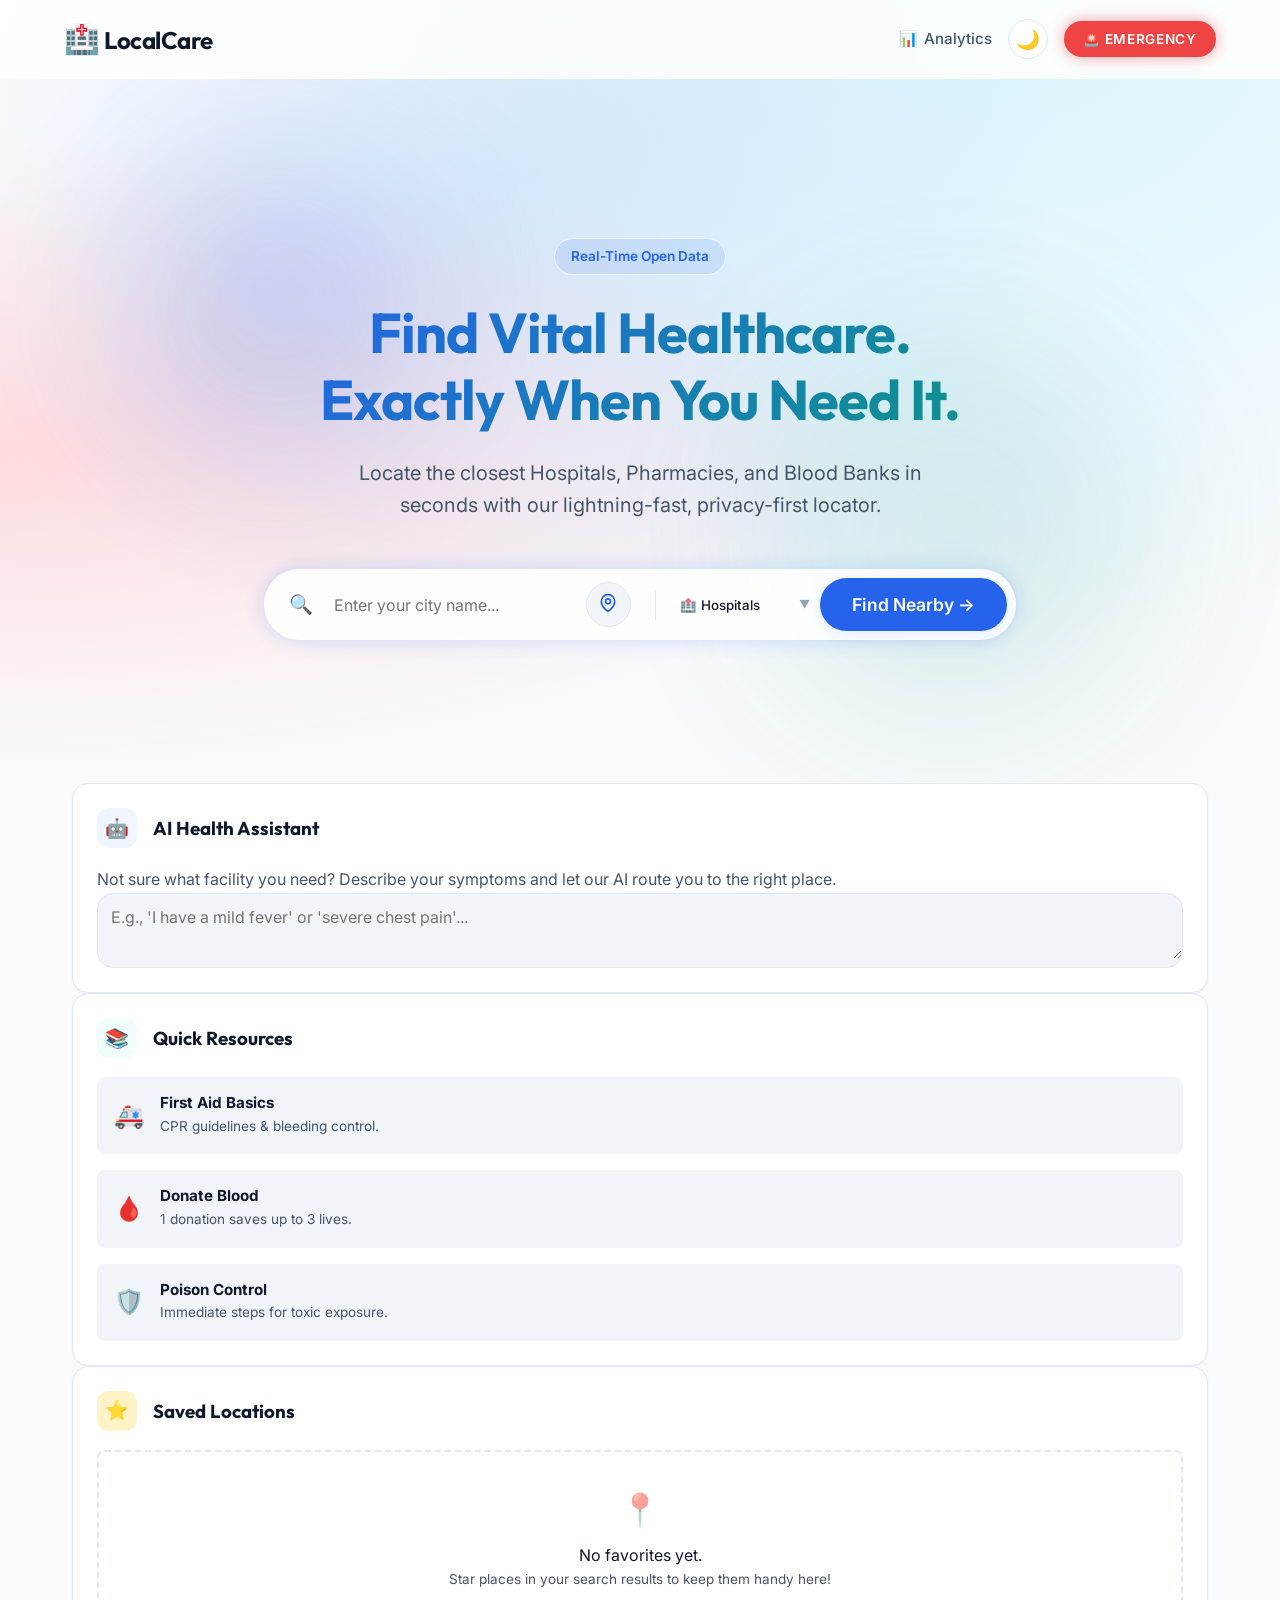
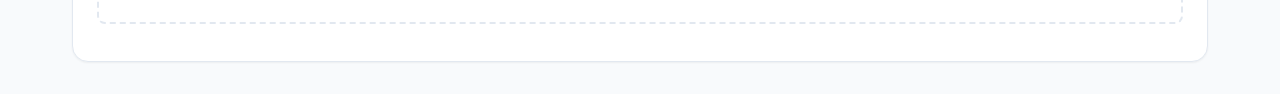
==== templates/index.html @ 73e061da "ui redesign" ====
<!DOCTYPE html>
<html lang="en">
<head>
    <meta charset="UTF-8">
    <meta name="viewport" content="width=device-width, initial-scale=1.0">
    <title>LocalCare Finder - Healthcare Nearby</title>
    <!-- Google Fonts for Modern Typography -->
    <link href="https://fonts.googleapis.com/css2?family=Outfit:wght@300;400;500;600;700;800&family=Inter:wght@400;500&display=swap" rel="stylesheet">
    <link rel="stylesheet" href="/static/css/style.css">
</head>
<body class="fade-in">
    <!-- Navbar -->
    <nav class="navbar glass-nav">
        <div class="logo">
            <span class="icon">🏥</span> <span class="brand-text">LocalCare</span>
        </div>
        <div class="nav-controls">
            <a href="/dashboard" class="nav-link"><span class="nav-icon">📊</span> Analytics</a>
            <button id="themeToggle" class="btn-theme icon-btn tooltip" data-tooltip="Toggle Dark Mode">🌙</button>
            <button id="emergencyBtnHome" class="btn-emergency pulse glow-effect">🚨 Emergency</button>
        </div>
    </nav>

    <!-- Hero Section -->
    <header class="hero hero-mesh">
        <div class="hero-content slide-up">
            <div class="hero-badge">Real-Time Open Data</div>
            <h1 class="gradient-text">Find Vital Healthcare.<br>Exactly When You Need It.</h1>
            <p class="hero-subtitle">Locate the closest Hospitals, Pharmacies, and Blood Banks in seconds with our lightning-fast, privacy-first locator.</p>
            
            <div class="search-box glass-panel floating">
                <div class="input-group">
                    <span class="input-icon">🔍</span>
                    <input type="text" id="cityInput" placeholder="Enter your city name..." autocomplete="off">
                </div>
                
                <button id="geoBtn" class="btn-icon tooltip geo-btn" data-tooltip="Auto-detect using GPS">
                    <svg width="20" height="20" viewBox="0 0 24 24" fill="none" stroke="currentColor" stroke-width="2"><path d="M12 22s-8-4.5-8-11.8A8 8 0 0 1 12 2a8 8 0 0 1 8 8.2c0 7.3-8 11.8-8 11.8z"/><circle cx="12" cy="10" r="3"/></svg>
                </button>
                
                <div class="divider"></div>
                
                <div class="select-wrapper">
                    <select id="typeSelect">
                        <option value="hospital">🏥 Hospitals</option>
                        <option value="pharmacy">💊 Pharmacies</option>
                        <option value="blood_bank">🩸 Blood Banks</option>
                    </select>
                </div>
                
                <button id="searchBtn" class="btn-primary btn-large">Find Nearby →</button>
            </div>
        </div>
        
        <!-- Subtle decorative shapes -->
        <div class="blob blob-1"></div>
        <div class="blob blob-2"></div>
    </header>

    <!-- Main Features Layout -->
    <section class="main-content grid-container fade-in-up delay-1">
        
        <!-- AI Symptom Assistant Widget -->
        <div class="widget card ai-assistant hover-lift">
            <div class="card-header highlight-header">
                <div class="icon-circle bg-accent">🤖</div>
                <h3>AI Health Assistant</h3>
            </div>
            <div class="card-body">
                <p class="text-secondary">Not sure what facility you need? Describe your symptoms and let our AI route you to the right place.</p>
                <div class="input-focus-wrapper">
                    <textarea id="symptomInput" placeholder="E.g., 'I have a mild fever' or 'severe chest pain'..." rows="2"></textarea>
                </div>
                <div id="aiSuggestion" class="alert-box slide-down hidden"></div>
            </div>
        </div>

        <!-- Health Resources -->
        <div class="widget card health-resources hover-lift">
            <div class="card-header">
                <div class="icon-circle bg-success">📚</div>
                <h3>Quick Resources</h3>
            </div>
            <div class="card-body resources-grid">
                <a href="#" class="resource-item glass-interactive">
                    <div class="r-icon">🚑</div>
                    <div class="r-content">
                        <h4>First Aid Basics</h4>
                        <p>CPR guidelines & bleeding control.</p>
                    </div>
                </a>
                <a href="#" class="resource-item glass-interactive">
                    <div class="r-icon">🩸</div>
                    <div class="r-content">
                        <h4>Donate Blood</h4>
                        <p>1 donation saves up to 3 lives.</p>
                    </div>
                </a>
                <a href="#" class="resource-item glass-interactive">
                    <div class="r-icon">🛡️</div>
                    <div class="r-content">
                        <h4>Poison Control</h4>
                        <p>Immediate steps for toxic exposure.</p>
                    </div>
                </a>
            </div>
        </div>

        <!-- Favorites Panel -->
        <div class="widget card favorites-panel hover-lift">
            <div class="card-header">
                <div class="icon-circle bg-warning">⭐</div>
                <h3>Saved Locations</h3>
            </div>
            <div class="card-body">
                <ul id="favoritesList" class="fav-list custom-scrollbar">
                    <li class="empty-state pulse-soft">
                        <div class="empty-icon">📍</div>
                        <p>No favorites yet.</p>
                        <span>Star places in your search results to keep them handy here!</span>
                    </li>
                </ul>
            </div>
        </div>

    </section>

    <!-- Modern Emergency Modal -->
    <div id="emergencyModal" class="modal hidden blur-backdrop">
        <div class="modal-content emergency-board scale-in">
            <button class="close-btn modal-close">&times;</button>
            <div class="modal-header panic-header">
                <div class="siren-wrapper">
                    <span class="siren">🚨</span>
                    <div class="siren-ring"></div>
                </div>
                <h2>CRITICAL CONTACTS</h2>
                <div class="pulse-line"></div>
            </div>
            
            <div class="emergency-location-banner" id="emergencyContext">
                <span class="spinner-small"></span> Locating local dispatch...
            </div>
            
            <div id="emergencyData" class="contact-grid stagger-children">
                <!-- Injected via JS -->
            </div>
        </div>
    </div>

    <!-- Fullscreen Modern Loader -->
    <div id="globalSpinner" class="loader-overlay hidden blur-backdrop">
        <div class="modern-loader">
            <div class="loader-circle"></div>
            <div class="loader-cross"></div>
        </div>
        <h2 class="loader-text gradient-text">Acquiring Satellites...</h2>
        <p class="loader-sub">Securing your coordinate data</p>
    </div>

    <script src="/static/js/script.js"></script>
</body>
</html>
---- static/css/style.css ----
/**
 * LocalCare Finder - Core Stylesheet
 * 
 * V2 Design Upgrade: 
 * - Output/Inter typography
 * - Modern Glassmorphism
 * - Mesh Gradients & Soft Shadows
 * - Rich Animations & Keyframes
 */

/* ================= CSS Variables & Tokens ================= */
:root {
    /* Primary Color Palette (Healthcare Startup Vibe) */
    --primary: #2563EB;        /* Royal Blue */
    --primary-hover: #1D4ED8;
    --primary-light: #EFF6FF;
    --primary-alpha: rgba(37, 99, 235, 0.1);
    
    --accent: #0D9488;         /* Teal */
    --accent-light: #F0FDFA;
    
    --danger: #EF4444;         /* Emergency Red */
    --danger-dark: #B91C1C;
    --danger-light: #FEF2F2;
    
    --success: #10B981;        /* Emerald Green */
    --warning: #F59E0B;        /* Amber */
    
    /* Surface & Background */
    --bg-base: #F8FAFC;        /* Slate 50 */
    --bg-mesh: radial-gradient(at 40% 20%, hsla(215,98%,61%,0.15) 0px, transparent 50%),
               radial-gradient(at 80% 0%, hsla(189,100%,56%,0.15) 0px, transparent 50%),
               radial-gradient(at 0% 50%, hsla(355,100%,93%,1) 0px, transparent 50%);
    
    --surface: #FFFFFF;
    --surface-hover: #F1F5F9;  /* Slate 100 */
    --surface-glass: rgba(255, 255, 255, 0.85);
    
    /* Typography */
    --text-primary: #0F172A;   /* Slate 900 */
    --text-secondary: #475569; /* Slate 600 */
    --text-muted: #94A3B8;     /* Slate 400 */
    
    /* Layout & Decoration */
    --border: #E2E8F0;         /* Slate 200 */
    --border-glass: rgba(255, 255, 255, 0.3);
    --border-radius-sm: 8px;
    --border-radius-md: 16px;
    --border-radius-lg: 24px;
    --border-radius-pill: 9999px;
    
    /* Elevation / Shadows */
    --shadow-sm: 0 1px 2px 0 rgba(0, 0, 0, 0.05);
    --shadow-md: 0 4px 6px -1px rgba(0, 0, 0, 0.1), 0 2px 4px -1px rgba(0, 0, 0, 0.06);
    --shadow-lg: 0 10px 15px -3px rgba(0, 0, 0, 0.1), 0 4px 6px -2px rgba(0, 0, 0, 0.05);
    --shadow-glow: 0 0 20px rgba(37, 99, 235, 0.2);
    --shadow-danger: 0 0 20px rgba(239, 68, 68, 0.4);
    
    /* Animation */
    --transition-fast: 0.15s cubic-bezier(0.4, 0, 0.2, 1);
    --transition-normal: 0.3s cubic-bezier(0.4, 0, 0.2, 1);
    --transition-bounce: 0.5s cubic-bezier(0.34, 1.56, 0.64, 1);
}

/* Dark Mode Tokens */
body.dark {
    --primary: #3B82F6;
    --primary-hover: #60A5FA;
    --primary-light: #1E3A8A;
    --primary-alpha: rgba(59, 130, 246, 0.15);
    
    --bg-base: #0B1120;
    --bg-mesh: radial-gradient(at 40% 20%, hsla(215,98%,61%,0.1) 0px, transparent 50%),
               radial-gradient(at 80% 0%, hsla(189,100%,56%,0.05) 0px, transparent 50%);
               
    --surface: #1E293B;
    --surface-hover: #334155;
    --surface-glass: rgba(30, 41, 59, 0.85);
    
    --text-primary: #F8FAFC;
    --text-secondary: #94A3B8;
    --text-muted: #64748B;
    
    --border: #334155;
    --border-glass: rgba(255, 255, 255, 0.05);
    
    --shadow-glow: 0 0 30px rgba(59, 130, 246, 0.15);
}

/* ================= Defaults & Reset ================= */
* { margin: 0; padding: 0; box-sizing: border-box; }

html { scroll-behavior: smooth; }

body {
    font-family: 'Inter', sans-serif;
    background-color: var(--bg-base);
    background-image: var(--bg-mesh);
    background-attachment: fixed;
    color: var(--text-primary);
    line-height: 1.6;
    -webkit-font-smoothing: antialiased;
    transition: background-color var(--transition-normal), color var(--transition-normal);
}

a { text-decoration: none; color: inherit; }
ul { list-style: none; }

/* ================= Typography ================= */
h1, h2, h3, h4, h5, h6, .brand-text {
    font-family: 'Outfit', sans-serif;
    color: var(--text-primary);
    font-weight: 700;
    line-height: 1.2;
}

.text-secondary { color: var(--text-secondary); }
.text-muted { color: var(--text-muted); }

.gradient-text {
    background: linear-gradient(135deg, var(--primary) 0%, var(--accent) 100%);
    -webkit-background-clip: text;
    -webkit-text-fill-color: transparent;
    background-clip: text;
}

/* ================= Layouts ================= */
.grid-container {
    max-width: 1200px;
    margin: 0 auto;
    padding: 2rem;
}

/* ================= Buttons & Inputs ================= */
button, input, select, textarea {
    font-family: 'Inter', sans-serif;
    border: none; outline: none; background: none;
}

button {
    cursor: pointer;
    border-radius: var(--border-radius-sm);
    font-weight: 500;
    transition: var(--transition-bounce);
}

.btn-primary {
    background-color: var(--primary);
    color: #FFFFFF;
    padding: 0.75rem 1.5rem;
    border-radius: var(--border-radius-pill);
    box-shadow: 0 4px 14px 0 var(--primary-alpha);
    display: inline-flex;
    align-items: center;
    justify-content: center;
    gap: 0.5rem;
}
.btn-primary:hover {
    background-color: var(--primary-hover);
    transform: translateY(-2px);
    box-shadow: 0 6px 20px rgba(37,99,235,0.23);
}

.btn-large {
    font-size: 1.1rem;
    padding: 1rem 2rem;
    font-weight: 600;
}

.btn-outline {
    background-color: transparent;
    color: var(--text-primary);
    border: 1px solid var(--border);
    padding: 0.7rem 1.2rem;
    border-radius: var(--border-radius-pill);
}
.btn-outline:hover {
    border-color: var(--primary);
    color: var(--primary);
    background-color: var(--primary-alpha);
}

.btn-emergency {
    background-color: var(--danger);
    color: #FFFFFF;
    font-weight: 600;
    padding: 0.6rem 1.2rem;
    border-radius: var(--border-radius-pill);
    text-transform: uppercase;
    letter-spacing: 0.05em;
    font-size: 0.85rem;
}

.icon-btn {
    width: 40px; height: 40px;
    border-radius: 50%;
    display: flex; align-items: center; justify-content: center;
    background: var(--surface);
    border: 1px solid var(--border);
    font-size: 1.2rem;
    color: var(--text-secondary);
}
.icon-btn:hover { background: var(--surface-hover); color: var(--primary); transform: scale(1.05); }

/* Custom Inputs */
.input-focus-wrapper textarea,
.input-group input {
    width: 100%;
    background: transparent;
    color: var(--text-primary);
    padding: 0.8rem;
    font-size: 1rem;
}
.input-focus-wrapper {
    background: var(--surface-hover);
    border: 1px solid var(--border);
    border-radius: var(--border-radius-md);
    transition: var(--transition-normal);
}
.input-focus-wrapper:focus-within {
    border-color: var(--primary);
    box-shadow: 0 0 0 3px var(--primary-alpha);
    background: var(--surface);
}

/* ================= Navbar ================= */
.navbar {
    display: flex;
    justify-content: space-between;
    align-items: center;
    padding: 1rem 5%;
    position: sticky; top: 0; z-index: 1000;
}
.glass-nav {
    background: var(--surface-glass);
    backdrop-filter: blur(12px);
    -webkit-backdrop-filter: blur(12px);
    border-bottom: 1px solid var(--border-glass);
}
.navbar .brand-link { display: flex; align-items: center; gap: 0.5rem; }
.navbar .icon { font-size: 1.8rem; }
.navbar .brand-text { font-size: 1.5rem; letter-spacing: -0.5px; }
.nav-controls { display: flex; gap: 1rem; align-items: center; }
.nav-link { font-weight: 500; font-size: 0.95rem; display: flex; align-items: center; gap: 0.4rem; color: var(--text-secondary); transition: var(--transition-fast); }
.nav-link:hover { color: var(--primary); }

/* ================= Hero Section (V2) ================= */
.hero {
    min-height: 80vh;
    display: flex;
    align-items: center;
    justify-content: center;
    padding: 4rem 2rem;
    position: relative;
    overflow: hidden;
}

.hero-content {
    text-align: center;
    max-width: 800px;
    position: relative;
    z-index: 10;
}

.hero-badge {
    display: inline-block;
    background: var(--primary-alpha);
    color: var(--primary);
    padding: 0.4rem 1rem;
    border-radius: var(--border-radius-pill);
    font-weight: 600;
    font-size: 0.85rem;
    margin-bottom: 1.5rem;
    border: 1px solid var(--primary-light);
}
body.dark .hero-badge { border-color: rgba(59, 130, 246, 0.3); }

.hero h1 { font-size: 3.5rem; margin-bottom: 1.5rem; letter-spacing: -1px; }
.hero-subtitle { font-size: 1.25rem; color: var(--text-secondary); margin-bottom: 3rem; max-width: 600px; margin-left: auto; margin-right: auto;}

/* Glassmorphism Search Panel */
.glass-panel {
    background: var(--surface-glass);
    backdrop-filter: blur(16px);
    -webkit-backdrop-filter: blur(16px);
    border: 1px solid var(--border-glass);
    border-radius: var(--border-radius-pill);
    padding: 0.5rem 0.5rem 0.5rem 1.5rem;
    display: flex;
    align-items: center;
    box-shadow: var(--shadow-glow);
}

.input-group { display: flex; align-items: center; flex: 2; gap: 0.5rem; }
.input-icon { color: var(--text-muted); font-size: 1.2rem; }
.divider { width: 1px; height: 30px; background: var(--border); margin: 0 1rem; }

.select-wrapper { flex: 1; position: relative; }
.select-wrapper select {
    width: 100%; appearance: none;
    font-weight: 500; color: var(--text-primary);
    padding: 0.8rem 2rem 0.8rem 0.5rem;
    cursor: pointer;
}
/* Custom dropdown arrow */
.select-wrapper::after {
    content: "▼";
    font-size: 0.7rem; color: var(--text-muted);
    position: absolute; right: 10px; top: 50%; transform: translateY(-50%);
    pointer-events: none;
}

.geo-btn { background: var(--surface-hover); border: 1px solid var(--border); border-radius: 50%; width: 45px; height: 45px; margin-right: 0.5rem;}
.geo-btn svg { color: var(--primary); }

/* Decorative Blobs */
.blob {
    position: absolute; filter: blur(80px); opacity: 0.6; z-index: 0;
    border-radius: 50%; animation: float 10s ease-in-out infinite alternate;
}
.blob-1 { top: 10%; left: 10%; width: 300px; height: 300px; background: rgba(37, 99, 235, 0.3); }
.blob-2 { bottom: 10%; right: 10%; width: 400px; height: 400px; background: rgba(13, 148, 136, 0.2); animation-delay: -5s; }

/* ================= Cards & Widgets ================= */
.main-content {
    grid-template-columns: repeat(auto-fit, minmax(320px, 1fr));
    margin-top: -3rem; /* overlap hero slightly */
    position: relative; z-index: 20;
}

.card {
    background: var(--surface);
    border: 1px solid var(--border);
    border-radius: var(--border-radius-md);
    padding: 1.5rem;
    box-shadow: var(--shadow-sm);
    transition: var(--transition-bounce);
}
.hover-lift:hover { transform: translateY(-8px); box-shadow: var(--shadow-lg); border-color: var(--primary-alpha); }

.card-header { display: flex; align-items: center; gap: 1rem; margin-bottom: 1.2rem; }
.icon-circle { 
    width: 40px; height: 40px; border-radius: 12px;
    display: flex; align-items: center; justify-content: center; font-size: 1.2rem;
}
.bg-accent { background: var(--primary-light); color: var(--primary); }
.bg-success { background: var(--accent-light); color: var(--accent); }
.bg-warning { background: #FEF3C7; color: var(--warning); }
body.dark .bg-warning { background: rgba(245, 158, 11, 0.1); }

.alert-box { 
    margin-top: 1rem; padding: 1rem; border-radius: var(--border-radius-sm);
    background: var(--primary-light); border-left: 4px solid var(--primary);
    font-size: 0.95rem; font-weight: 500;
}
body.dark .alert-box { background: var(--primary-alpha); }

/* Resources Grid */
.resources-grid { display: grid; gap: 1rem; }
.resource-item {
    display: flex; align-items: center; gap: 1rem;
    padding: 1rem; border-radius: var(--border-radius-sm);
    background: var(--surface-hover); border: 1px solid transparent;
    transition: var(--transition-fast);
}
.resource-item:hover { background: var(--surface); border-color: var(--border); transform: translateX(5px); box-shadow: var(--shadow-sm); }
.r-icon { font-size: 1.5rem; }
.r-content h4 { font-family: 'Inter', sans-serif; font-size: 0.95rem; margin-bottom: 0.2rem; }
.r-content p { font-size: 0.85rem; color: var(--text-secondary); margin: 0; }

/* Favorites List */
.fav-list li {
    display: flex; justify-content: space-between; align-items: center;
    padding: 1rem; border-radius: var(--border-radius-sm);
    background: var(--surface-hover); margin-bottom: 0.8rem;
    border: 1px solid var(--border); transition: var(--transition-fast);
}
.fav-list li:hover { border-color: var(--warning); background: var(--surface); }
.fav-list strong { display: block; font-size: 0.95rem; margin-bottom: 0.2rem; color: var(--text-primary); }
.fav-list small { color: var(--text-muted); font-size: 0.8rem; }
.fav-li-remove { color: var(--text-muted); cursor: pointer; padding: 0.5rem; transition: var(--transition-fast); border-radius: 50%; }
.fav-li-remove:hover { color: var(--danger); background: var(--danger-light); }

.empty-state { flex-direction: column; text-align: center; background: transparent !important; border: 2px dashed var(--border) !important; padding: 2rem !important; }
.empty-icon { font-size: 2rem; margin-bottom: 0.5rem; opacity: 0.5; }

/* ================= Custom Scrollbar ================= */
.custom-scrollbar::-webkit-scrollbar { width: 6px; }
.custom-scrollbar::-webkit-scrollbar-track { background: transparent; }
.custom-scrollbar::-webkit-scrollbar-thumb { background: var(--border); border-radius: 10px; }
.custom-scrollbar::-webkit-scrollbar-thumb:hover { background: var(--text-muted); }

/* ================= Results Page Layout ================= */
.results-page { height: 100vh; display: flex; flex-direction: column; overflow: hidden; }
.results-layout { display: flex; flex: 1; overflow: hidden; position: relative; }

.map-container { flex: 1; position: relative; z-index: 1; min-height: 200px;}
.shadow-right { box-shadow: 4px 0 15px rgba(0,0,0,0.05); z-index: 2; }
#map { width: 100%; height: 100%; position: absolute; top:0; left:0; }

.map-overlay-btn {
    position: absolute; bottom: 2rem; right: 2rem; z-index: 1000;
    width: 48px; height: 48px; border-radius: 50%;
    background: var(--surface); color: var(--text-primary);
    display: flex; align-items: center; justify-content: center;
    box-shadow: var(--shadow-md); border: 1px solid var(--border);
}
.map-overlay-btn:hover { background: var(--surface-hover); transform: scale(1.1); }

.list-container {
    width: 480px; background: var(--bg-base);
    display: flex; flex-direction: column; z-index: 3;
    overflow-y: auto; border-left: 1px solid var(--border);
}

/* Smart Filters Results */
.glass-panel-sticky {
    position: sticky; top: 0; z-index: 100;
    background: var(--surface-glass); backdrop-filter: blur(12px); -webkit-backdrop-filter: blur(12px);
    padding: 1.5rem; border-bottom: 1px solid var(--border);
}
.filter-row { display: flex; justify-content: space-between; align-items: center; margin-bottom: 1rem; }
.filter-group { display: flex; flex-direction: column; gap: 0.3rem; }
.toggle-group { flex-direction: row; align-items: center; gap: 0.8rem; }
.filter-label { font-size: 0.85rem; font-weight: 600; color: var(--text-secondary); text-transform: uppercase; letter-spacing: 0.5px; }
.small-select select { padding: 0.5rem 2rem 0.5rem 0.5rem; background: var(--surface); border: 1px solid var(--border); border-radius: var(--border-radius-sm); font-size: 0.9rem;}

.summary-pill {
    display: inline-flex; align-items: center; gap: 0.5rem;
    background: var(--primary-light); color: var(--primary);
    padding: 0.4rem 0.8rem; border-radius: var(--border-radius-pill);
    font-size: 0.85rem; font-weight: 600;
}
body.dark .summary-pill { background: var(--primary-alpha); }

.pulse-dot { width: 8px; height: 8px; background: var(--primary); border-radius: 50%; animation: pulse-opacity 1.5s infinite; }

/* Results Grid & Cards */
.results-grid { padding: 1.5rem; display: flex; flex-direction: column; gap: 1rem; }

.f-card {
    background: var(--surface); padding: 1.25rem;
    border-radius: var(--border-radius-md); border: 1px solid var(--border);
    transition: var(--transition-bounce);
}
.f-card:hover { border-color: var(--primary-alpha); box-shadow: var(--shadow-md); transform: translateY(-3px); }

.f-card-header { display: flex; justify-content: space-between; align-items: flex-start; margin-bottom: 0.8rem; }
.f-title h4 { font-family: 'Inter', sans-serif; font-size: 1.1rem; color: var(--text-primary); margin-bottom: 0.3rem; line-height: 1.3; }
.f-type {
    display: inline-block; font-size: 0.75rem; text-transform: uppercase; letter-spacing: 0.5px; font-weight: 700;
    color: var(--accent); background: var(--accent-light); padding: 0.2rem 0.6rem; border-radius: 4px;
}
body.dark .f-type { background: rgba(13, 148, 136, 0.15); }

.f-star { font-size: 1.5rem; color: var(--border); cursor: pointer; transition: var(--transition-bounce); line-height: 1; }
.f-star:hover { transform: scale(1.2); }
.f-star.active { color: var(--warning); filter: drop-shadow(0 0 4px rgba(245, 158, 11, 0.4)); }

.f-address { display: flex; align-items: flex-start; gap: 0.5rem; font-size: 0.85rem; color: var(--text-secondary); margin-bottom: 1rem; }
.f-address-icon { margin-top: 0.1rem; }

.f-actions { display: flex; justify-content: space-between; align-items: center; padding-top: 1rem; border-top: 1px dashed var(--border); }
.dist-badge { font-family: 'Outfit', sans-serif; font-weight: 700; font-size: 1.2rem; color: var(--text-primary); }
.dist-badge span { font-size: 0.8rem; color: var(--text-muted); font-weight: 500; font-family: 'Inter', sans-serif; }

.btn-sm { padding: 0.5rem 1rem; font-size: 0.85rem; border-radius: var(--border-radius-sm); }
.btn-sm-primary { background: var(--primary); color: white; display:flex; align-items:center; gap:0.4rem;}
.btn-sm-primary:hover { background: var(--primary-hover); transform: translateY(-1px); box-shadow: 0 4px 6px var(--primary-alpha); }

/* Custom Leaflet overrides */
.custom-leaflet-popup .leaflet-popup-content-wrapper {
    background: var(--surface);
    color: var(--text-primary);
    border-radius: var(--border-radius-sm);
    box-shadow: var(--shadow-lg);
    border: 1px solid var(--border);
    padding: 0;
}
.custom-leaflet-popup .leaflet-popup-tip { background: var(--surface); border-bottom: 1px solid var(--border); border-right: 1px solid var(--border); }
.popup-inner { padding: 1rem; }
.popup-inner h4 { margin-bottom: 0.3rem; font-size: 1rem; }
.popup-inner p { margin-bottom: 0.8rem; font-size: 0.85rem; color: var(--text-secondary); }
.popup-inner a { display: block; text-align: center; background: var(--primary-light); color:var(--primary); padding: 0.4rem; border-radius: 4px; font-weight: 600; font-size:0.85rem; transition: background 0.2s;}
.popup-inner a:hover { background: var(--primary); color:white; text-decoration: none;}

/* Skeleton Loaders */
.skeleton-container { padding: 1.5rem; display: flex; flex-direction: column; gap: 1rem; }
.skeleton-card { background: var(--surface); border: 1px solid var(--border); border-radius: var(--border-radius-md); padding: 1.25rem; }
@keyframes shimmer { 0% { background-position: -400px 0; } 100% { background-position: 400px 0; } }
.skel-header, .skel-footer { display: flex; justify-content: space-between; margin-bottom: 1rem; }
.skel-title, .skel-icon, .skel-line, .skel-btn {
    background: linear-gradient(90deg, var(--border) 25%, var(--surface-hover) 50%, var(--border) 75%);
    background-size: 400px 100%; animation: shimmer 1.5s infinite linear; border-radius: 4px;
}
.skel-title { width: 60%; height: 20px; } .skel-icon { width: 24px; height: 24px; border-radius: 50%; }
.skel-line { width: 100%; height: 12px; margin-bottom: 0.5rem; } .skel-line.short { width: 80%; }
.skel-btn { width: 80px; height: 30px; border-radius: var(--border-radius-sm); }
.skel-btn.small { width: 100px; }

/* Empty States */
.empty-state-large { text-align: center; padding: 4rem 2rem; }
.empty-illustration { font-size: 4rem; opacity: 0.3; margin-bottom: 1rem; filter: grayscale(1); }
.empty-actions { display: flex; gap: 1rem; justify-content: center; margin-top: 1.5rem; }

.hidden { display: none !important; }

/* ================= Custom Toggles ================= */
.toggle-switch { position: relative; display: inline-block; width: 44px; height: 24px; }
.toggle-switch input { opacity: 0; width: 0; height: 0; }
.slider { position: absolute; cursor: pointer; top: 0; left: 0; right: 0; bottom: 0; background-color: var(--border); transition: .4s; }
.slider.round { border-radius: 24px; }
.slider.round:before { border-radius: 50%; }
.slider:before { position: absolute; content: ""; height: 18px; width: 18px; left: 3px; bottom: 3px; background-color: white; transition: .4s; box-shadow: 0 2px 4px rgba(0,0,0,0.2); }
input:checked + .slider { background-color: var(--success); }
input:checked + .slider:before { transform: translateX(20px); }

/* ================= Emergency Modal (V2) ================= */
.blur-backdrop {
    background: rgba(15, 23, 42, 0.4); /* Slate 900 w/ opacity */
    backdrop-filter: blur(8px); -webkit-backdrop-filter: blur(8px);
}
.emergency-board { border: 0 !important; border-top: 6px solid var(--danger) !important; padding: 0 !important; overflow: hidden; }
.panic-header { background: var(--danger-light); padding: 2rem; margin: 0 !important; flex-direction: column; justify-content: center; position: relative; }
body.dark .panic-header { background: rgba(239, 68, 68, 0.1); }
.siren-wrapper { position: relative; width: 60px; height: 60px; display: flex; align-items: center; justify-content: center; margin-bottom: 0.5rem; }
.siren { font-size: 2.5rem; z-index: 2; }
.siren-ring { position: absolute; inset: 0; border: 3px solid var(--danger); border-radius: 50%; animation: pulse-ring 1.5s cubic-bezier(0.215, 0.61, 0.355, 1) infinite; z-index: 1; }
.panic-header h2 { font-family: 'Outfit', sans-serif; font-size: 1.8rem; letter-spacing: 2px; color: var(--danger-dark); body.dark & { color: #FCA5A5; } margin: 0; }

.emergency-location-banner { background: var(--surface-hover); padding: 1rem; text-align: center; font-size: 0.9rem; color: var(--text-secondary); border-bottom: 1px solid var(--border); display: flex; align-items: center; justify-content: center; gap: 0.5rem; }
.contact-grid { padding: 2rem; gap: 1.5rem; }
.contact-item { background: var(--surface); border: 1px solid var(--border); border-left: 5px solid var(--danger); position: relative; overflow: hidden; transition: var(--transition-fast); }
.contact-item::after { content: ''; position: absolute; top:0; right:0; bottom:0; left:0; background: linear-gradient(90deg, rgba(239, 68, 68, 0.05) 0%, transparent 100%); pointer-events: none; }
.contact-item:hover { transform: scale(1.02); border-color: var(--danger); box-shadow: var(--shadow-danger); }
.contact-item h3 { font-size: 0.9rem; text-transform: uppercase; letter-spacing: 1px; color: var(--text-secondary); margin-bottom: 0.5rem; }
.contact-item h2 { font-size: 2.2rem; margin: 0; color: var(--text-primary); font-family: 'Outfit', sans-serif; }
.contact-item.highlight h2 { color: var(--danger); }

/* ================= Loaders ================= */
.loader-overlay { position: fixed; inset: 0; z-index: 10000; display: flex; flex-direction: column; justify-content: center; align-items: center; background: var(--bg-base); }
.modern-loader { position: relative; width: 80px; height: 80px; margin-bottom: 2rem; }
.loader-circle { position: absolute; inset: 0; border: 4px solid var(--border); border-top-color: var(--primary); border-radius: 50%; animation: spin 1s infinite cubic-bezier(0.55, 0.15, 0.45, 0.85); }
.loader-cross { position: absolute; inset: 25%; background: var(--primary-alpha); border-radius: 50%; animation: pulse-opacity 1.5s infinite; }
.loader-text { font-size: 1.5rem; margin-bottom: 0.5rem; }
.loader-sub { color: var(--text-secondary); font-size: 1rem; }
.spinner-small { display: inline-block; width: 16px; height: 16px; border: 2px solid var(--border); border-top-color: var(--text-secondary); border-radius: 50%; animation: spin 1s linear infinite; }

/* ================= Animations ================= */
.fade-in { animation: fadeIn 0.5s ease-out forwards; }
.fade-in-up { opacity: 0; animation: fadeInUp 0.6s ease-out forwards; }
.slide-up { opacity: 0; animation: slideUp 0.8s cubic-bezier(0.16, 1, 0.3, 1) forwards; }
.slide-up-fast { opacity: 0; animation: slideUp 0.4s cubic-bezier(0.16, 1, 0.3, 1) forwards; }
.scale-in { animation: scaleIn 0.3s cubic-bezier(0.34, 1.56, 0.64, 1) forwards; }
.delay-1 { animation-delay: 0.2s; }
.pulse-soft { animation: pulse-opacity 3s infinite ease-in-out; }
.glow-effect { box-shadow: 0 0 15px rgba(239, 68, 68, 0.5); }

@keyframes fadeIn { from { opacity: 0; } to { opacity: 1; } }
@keyframes fadeInUp { from { opacity: 0; transform: translateY(20px); } to { opacity: 1; transform: translateY(0); } }
@keyframes slideUp { from { opacity: 0; transform: translateY(40px); } to { opacity: 1; transform: translateY(0); } }
@keyframes scaleIn { from { opacity: 0; transform: scale(0.9); } to { opacity: 1; transform: scale(1); } }
@keyframes spin { to { transform: rotate(360deg); } }
@keyframes float { 0% { transform: translate(0, 0) rotate(0deg); } 100% { transform: translate(30px, -30px) rotate(10deg); } }
@keyframes pulse-opacity { 0%, 100% { opacity: 1; } 50% { opacity: 0.5; } }
@keyframes pulse-ring { 0% { transform: scale(0.8); opacity: 1; } 100% { transform: scale(2); opacity: 0; } }

/* CSS Stagger Hack for JS inserted elements */
.stagger-fade > div:nth-child(1) { animation: fadeInUp 0.4s ease-out forwards; animation-delay: 0.1s; opacity:0;}
.stagger-fade > div:nth-child(2) { animation: fadeInUp 0.4s ease-out forwards; animation-delay: 0.2s; opacity:0;}
.stagger-fade > div:nth-child(3) { animation: fadeInUp 0.4s ease-out forwards; animation-delay: 0.3s; opacity:0;}
.stagger-fade > div:nth-child(n+4) { animation: fadeInUp 0.4s ease-out forwards; animation-delay: 0.4s; opacity:0;}

/* Tooltips */
.tooltip { position: relative; }
.tooltip::after { content: attr(data-tooltip); position: absolute; bottom: -35px; left: 50%; transform: translateX(-50%); background: var(--text-primary); color: var(--bg-base); font-size: 0.75rem; padding: 0.4rem 0.8rem; border-radius: 4px; white-space: nowrap; opacity: 0; pointer-events: none; transition: var(--transition-fast); }
.tooltip:hover::after { opacity: 1; bottom: -45px; }

/* Responsive Media Queries */
@media (max-width: 900px) {
    .glass-panel { flex-direction: column; padding: 1.5rem; border-radius: var(--border-radius-md); gap: 1rem; }
    .input-group, .select-wrapper { width: 100%; border: 1px solid var(--border); border-radius: var(--border-radius-sm); background: var(--surface); }
    .input-group { padding-left: 1rem; }
    .geo-btn { position: absolute; right: 2rem; top: 2rem; }
    .divider { display: none; }
    .btn-large { width: 100%; }
}

@media (max-width: 768px) {
    .hero h1 { font-size: 2.5rem; }
    .hero-subtitle { font-size: 1.1rem; }
    
    .results-layout { flex-direction: column; }
    .map-container { position: relative; height: 35vh; min-height: 250px; flex: none; width: 100%; }
    .list-container { width: 100%; height: 65vh; flex: none; border-left: none; border-top: 1px solid var(--border); border-radius: var(--border-radius-lg) var(--border-radius-lg) 0 0; margin-top: -15px; z-index: 10; padding-top: 10px; background: var(--bg-base); box-shadow: 0 -10px 20px rgba(0,0,0,0.1); }
    
    .filter-row { flex-direction: column; gap: 1rem; align-items: flex-start; }
    .filter-group { width: 100%; justify-content: space-between; flex-direction: row; align-items: center; }
}

@media (max-width: 480px) {
    .navbar { padding: 1rem; }
    .brand-text { display: none; } /* Show only icon on very small */
    .hero { padding: 3rem 1rem; }
    .hero h1 { font-size: 2rem; }
    
    .contact-item h2 { font-size: 1.8rem; }
    .modal-content { width: 95%; padding-bottom: 2rem!important;}
    .panic-header { padding: 1.5rem; }
}
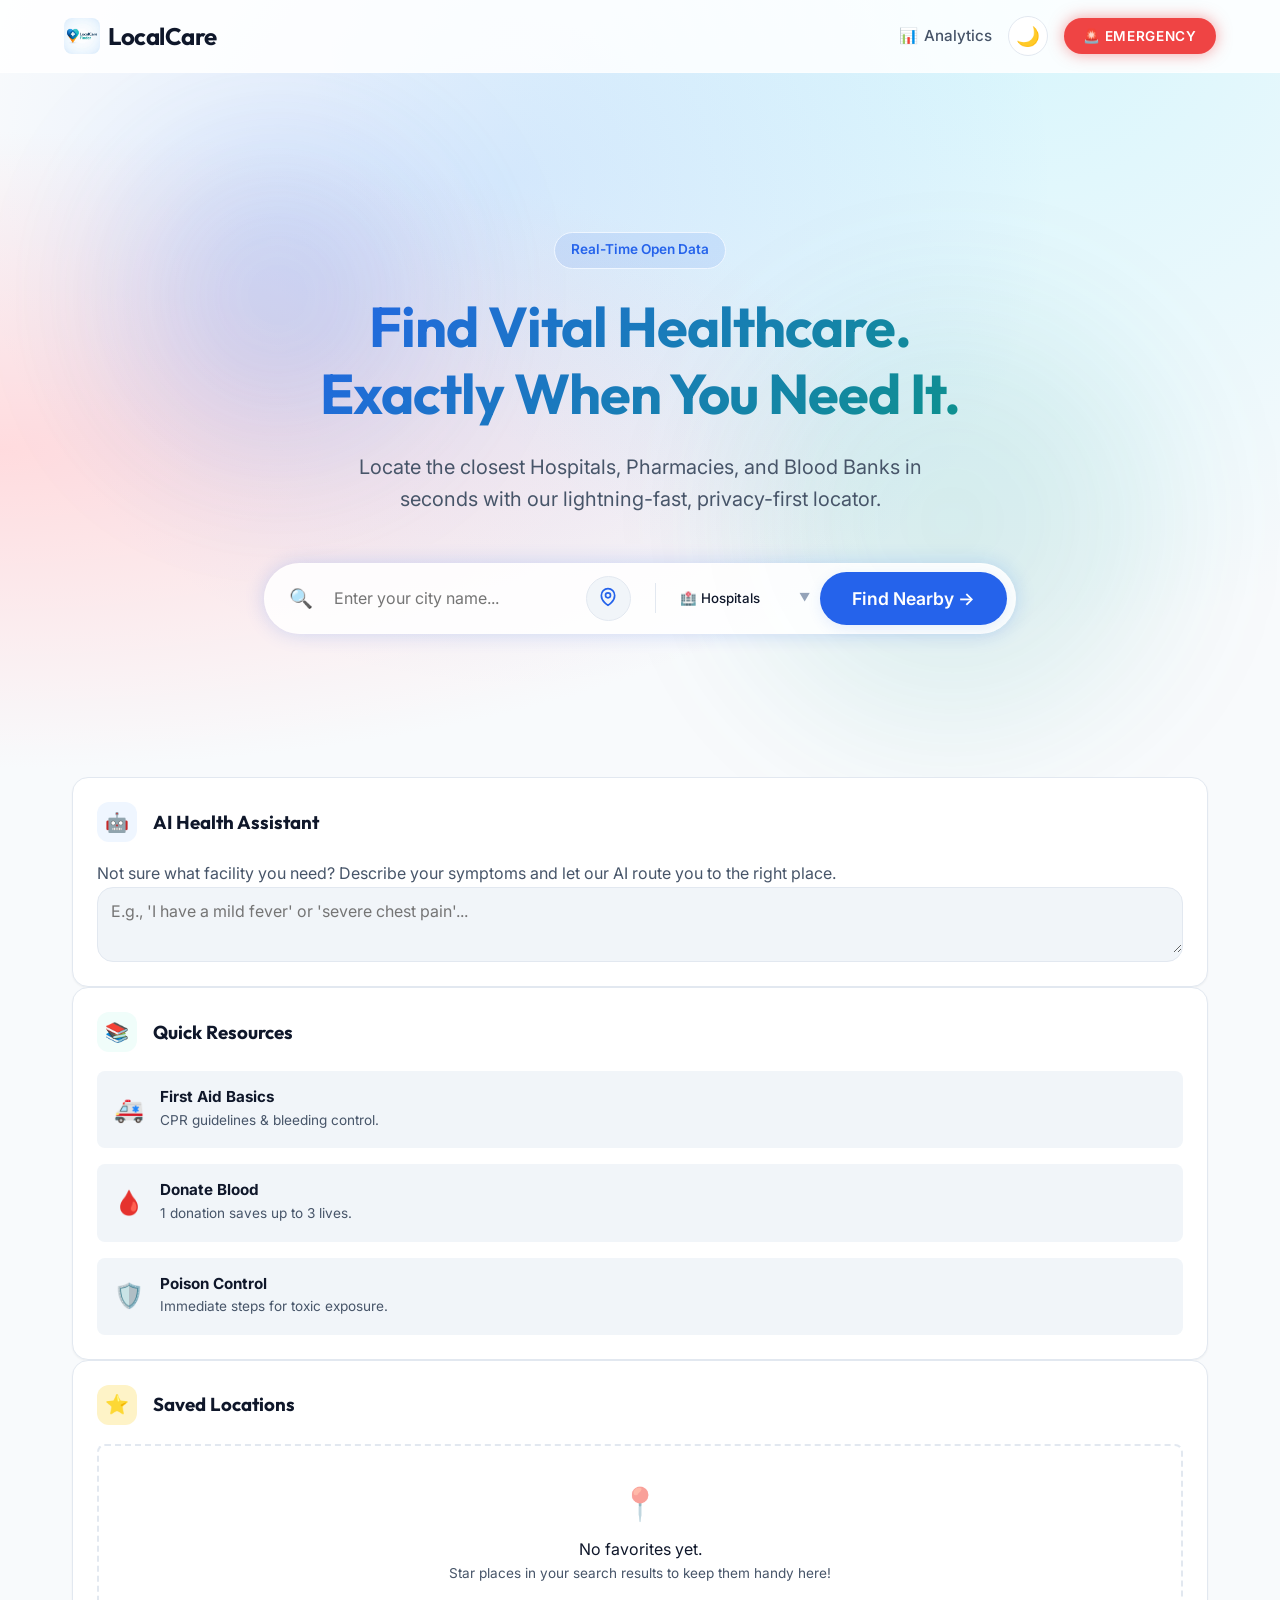
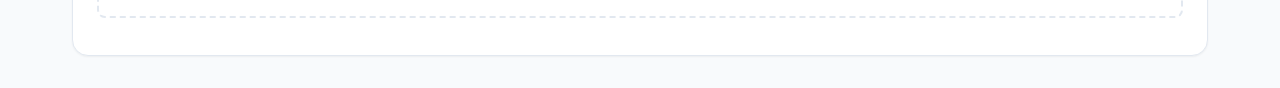
==== commit 50cd462a: "feat: replace generic iconography with official project logo" ====
--- a/templates/index.html
+++ b/templates/index.html
@@ -11,8 +11,9 @@
 <body class="fade-in">
     <!-- Navbar -->
     <nav class="navbar glass-nav">
-        <div class="logo">
-            <span class="icon">🏥</span> <span class="brand-text">LocalCare</span>
+        <div class="logo" style="display: flex; align-items: center; gap: 8px;">
+            <img src="/static/icons/logo.png" alt="LocalCare Logo" width="36" height="36" style="border-radius: 8px;">
+            <span class="brand-text">LocalCare</span>
         </div>
         <div class="nav-controls">
             <a href="/dashboard" class="nav-link"><span class="nav-icon">📊</span> Analytics</a>
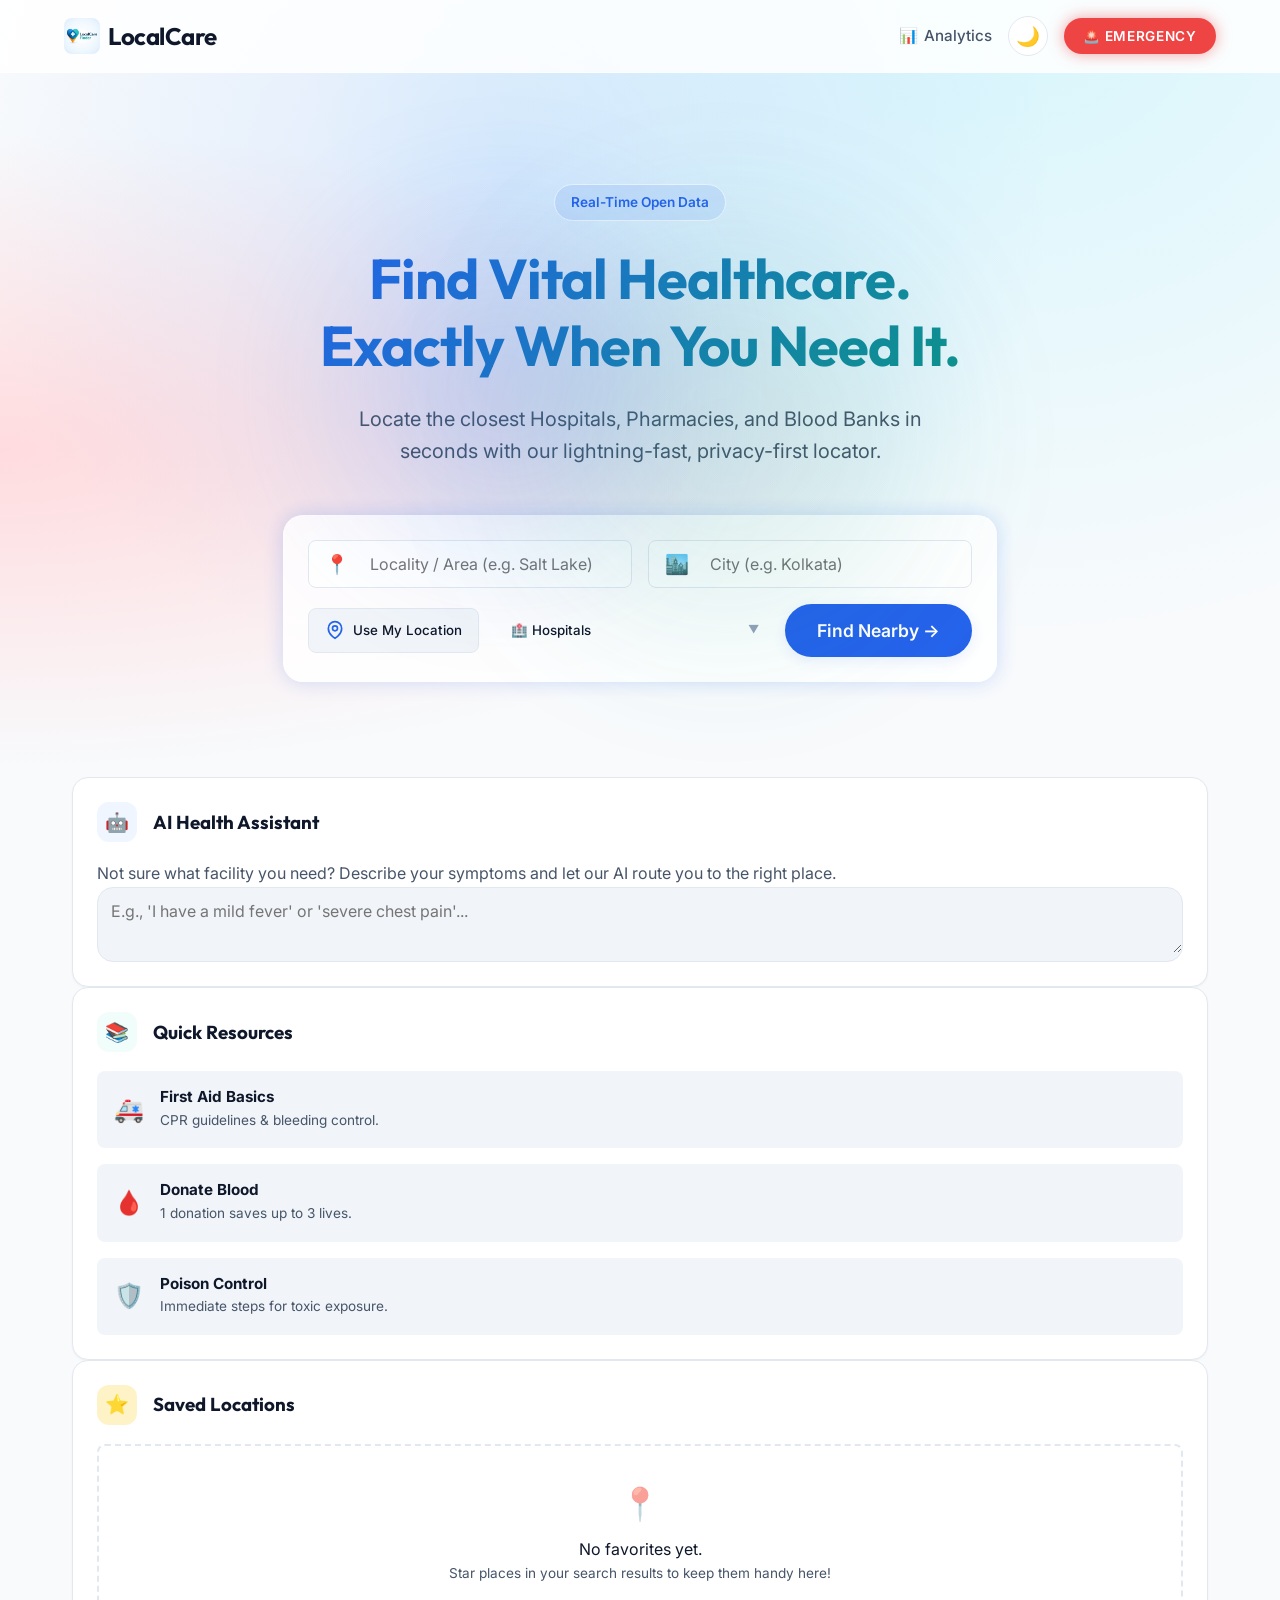
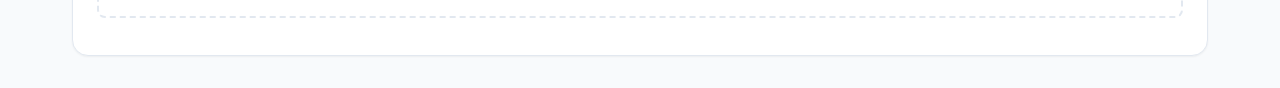
==== commit 5f7c06f4: "added gunicorn for deployment" ====
--- a/templates/index.html
+++ b/templates/index.html
@@ -29,17 +29,31 @@
             <h1 class="gradient-text">Find Vital Healthcare.<br>Exactly When You Need It.</h1>
             <p class="hero-subtitle">Locate the closest Hospitals, Pharmacies, and Blood Banks in seconds with our lightning-fast, privacy-first locator.</p>
             
-            <div class="search-box glass-panel floating">
-                <div class="input-group">
-                    <span class="input-icon">🔍</span>
-                    <input type="text" id="cityInput" placeholder="Enter your city name..." autocomplete="off">
+            <div class="search-box glass-panel floating" style="flex-direction: column; align-items: stretch; padding: 1.5rem; border-radius: 20px;">
+                <!-- Dual Input Row -->
+                <div style="display: flex; gap: 1rem; width: 100%; margin-bottom: 1rem; flex-wrap: wrap;">
+                    <!-- Locality Input -->
+                    <div class="input-group" style="position: relative; flex: 1; min-width: 250px; background: var(--surface); border: 1px solid var(--border); border-radius: var(--border-radius-sm); padding-left: 1rem;">
+                        <span class="input-icon">📍</span>
+                        <input type="text" id="localityInput" placeholder="Locality / Area (e.g. Salt Lake)" autocomplete="off">
+                        <div id="autocompleteLocality" class="autocomplete-dropdown hidden"></div>
+                    </div>
+                    
+                    <!-- City Input -->
+                    <div class="input-group" style="position: relative; flex: 1; min-width: 250px; background: var(--surface); border: 1px solid var(--border); border-radius: var(--border-radius-sm); padding-left: 1rem;">
+                        <span class="input-icon">🏙️</span>
+                        <input type="text" id="cityInput" placeholder="City (e.g. Kolkata)" autocomplete="off">
+                        <div id="autocompleteCity" class="autocomplete-dropdown hidden"></div>
+                    </div>
                 </div>
-                
-                <button id="geoBtn" class="btn-icon tooltip geo-btn" data-tooltip="Auto-detect using GPS">
-                    <svg width="20" height="20" viewBox="0 0 24 24" fill="none" stroke="currentColor" stroke-width="2"><path d="M12 22s-8-4.5-8-11.8A8 8 0 0 1 12 2a8 8 0 0 1 8 8.2c0 7.3-8 11.8-8 11.8z"/><circle cx="12" cy="10" r="3"/></svg>
-                </button>
-                
-                <div class="divider"></div>
+
+                <!-- Controls Row -->
+                <div style="display: flex; gap: 1rem; width: 100%; align-items: center; justify-content: space-between; flex-wrap: wrap;">
+                    
+                    <button id="geoBtn" class="btn-outline tooltip geo-btn" data-tooltip="Reverse geocode auto-fill" style="width: auto; border-radius: var(--border-radius-sm); display: flex; align-items: center; gap: 0.5rem; justify-content: center; padding: 0.8rem 1rem;">
+                        <svg width="20" height="20" viewBox="0 0 24 24" fill="none" stroke="currentColor" stroke-width="2"><path d="M12 22s-8-4.5-8-11.8A8 8 0 0 1 12 2a8 8 0 0 1 8 8.2c0 7.3-8 11.8-8 11.8z"/><circle cx="12" cy="10" r="3"/></svg>
+                        <span>Use My Location</span>
+                    </button>
                 
                 <div class="select-wrapper">
                     <select id="typeSelect">
--- a/static/css/style.css
+++ b/static/css/style.css
@@ -310,6 +310,32 @@
     pointer-events: none;
 }
 
+/* Autocomplete Dropdown */
+.autocomplete-dropdown {
+    position: absolute;
+    top: calc(100% + 5px);
+    left: 0;
+    width: 100%;
+    max-height: 250px;
+    background: var(--surface);
+    border: 1px solid var(--border);
+    border-radius: var(--border-radius-md);
+    box-shadow: var(--shadow-lg);
+    overflow-y: auto;
+    z-index: 1000;
+}
+.autocomplete-dropdown.hidden { display: none !important; }
+.autocomplete-item {
+    padding: 0.8rem 1rem;
+    cursor: pointer;
+    border-bottom: 1px solid var(--border);
+    transition: var(--transition-fast);
+}
+.autocomplete-item:last-child { border-bottom: none; }
+.autocomplete-item:hover { background: var(--surface-hover); }
+.autocomplete-title { font-weight: 600; color: var(--text-primary); margin-bottom: 0.2rem;}
+.autocomplete-desc { font-size: 0.8rem; color: var(--text-secondary); }
+
 .geo-btn { background: var(--surface-hover); border: 1px solid var(--border); border-radius: 50%; width: 45px; height: 45px; margin-right: 0.5rem;}
 .geo-btn svg { color: var(--primary); }
 
@@ -461,8 +487,11 @@
 .f-address-icon { margin-top: 0.1rem; }
 
 .f-actions { display: flex; justify-content: space-between; align-items: center; padding-top: 1rem; border-top: 1px dashed var(--border); }
-.dist-badge { font-family: 'Outfit', sans-serif; font-weight: 700; font-size: 1.2rem; color: var(--text-primary); }
-.dist-badge span { font-size: 0.8rem; color: var(--text-muted); font-weight: 500; font-family: 'Inter', sans-serif; }
+.dist-badge { flex:1; font-family: 'Outfit', sans-serif; font-weight: 700; font-size: 1.1rem; color: var(--text-primary); display: flex; align-items: center; gap: 0.3rem;}
+.dist-badge span { font-size: 0.8rem; font-weight: 600; padding: 0.1rem 0.5rem; border-radius: 4px; }
+.badge-green span { background: var(--accent-light); color: var(--success); }
+.badge-yellow span { background: rgba(245, 158, 11, 0.15); color: var(--warning); }
+.badge-red span { background: var(--danger-light); color: var(--danger); body.dark & { background: rgba(239, 68, 68, 0.1); } }
 
 .btn-sm { padding: 0.5rem 1rem; font-size: 0.85rem; border-radius: var(--border-radius-sm); }
 .btn-sm-primary { background: var(--primary); color: white; display:flex; align-items:center; gap:0.4rem;}
@@ -478,6 +507,12 @@
     padding: 0;
 }
 .custom-leaflet-popup .leaflet-popup-tip { background: var(--surface); border-bottom: 1px solid var(--border); border-right: 1px solid var(--border); }
+
+/* Custom Map Marker Hues */
+.marker-hospital div { background-color: var(--danger) !important; border-color: white !important; }
+.marker-pharmacy div { background-color: var(--success) !important; border-color: white !important; }
+.marker-blood_bank div { background-color: #7f1d1d !important; border-color: white !important; }
+.marker-hospital .marker-icon { background: transparent !important; color: white; display: flex; align-items: center; justify-content: center; font-size: 0.7rem;}
 .popup-inner { padding: 1rem; }
 .popup-inner h4 { margin-bottom: 0.3rem; font-size: 1rem; }
 .popup-inner p { margin-bottom: 0.8rem; font-size: 0.85rem; color: var(--text-secondary); }
